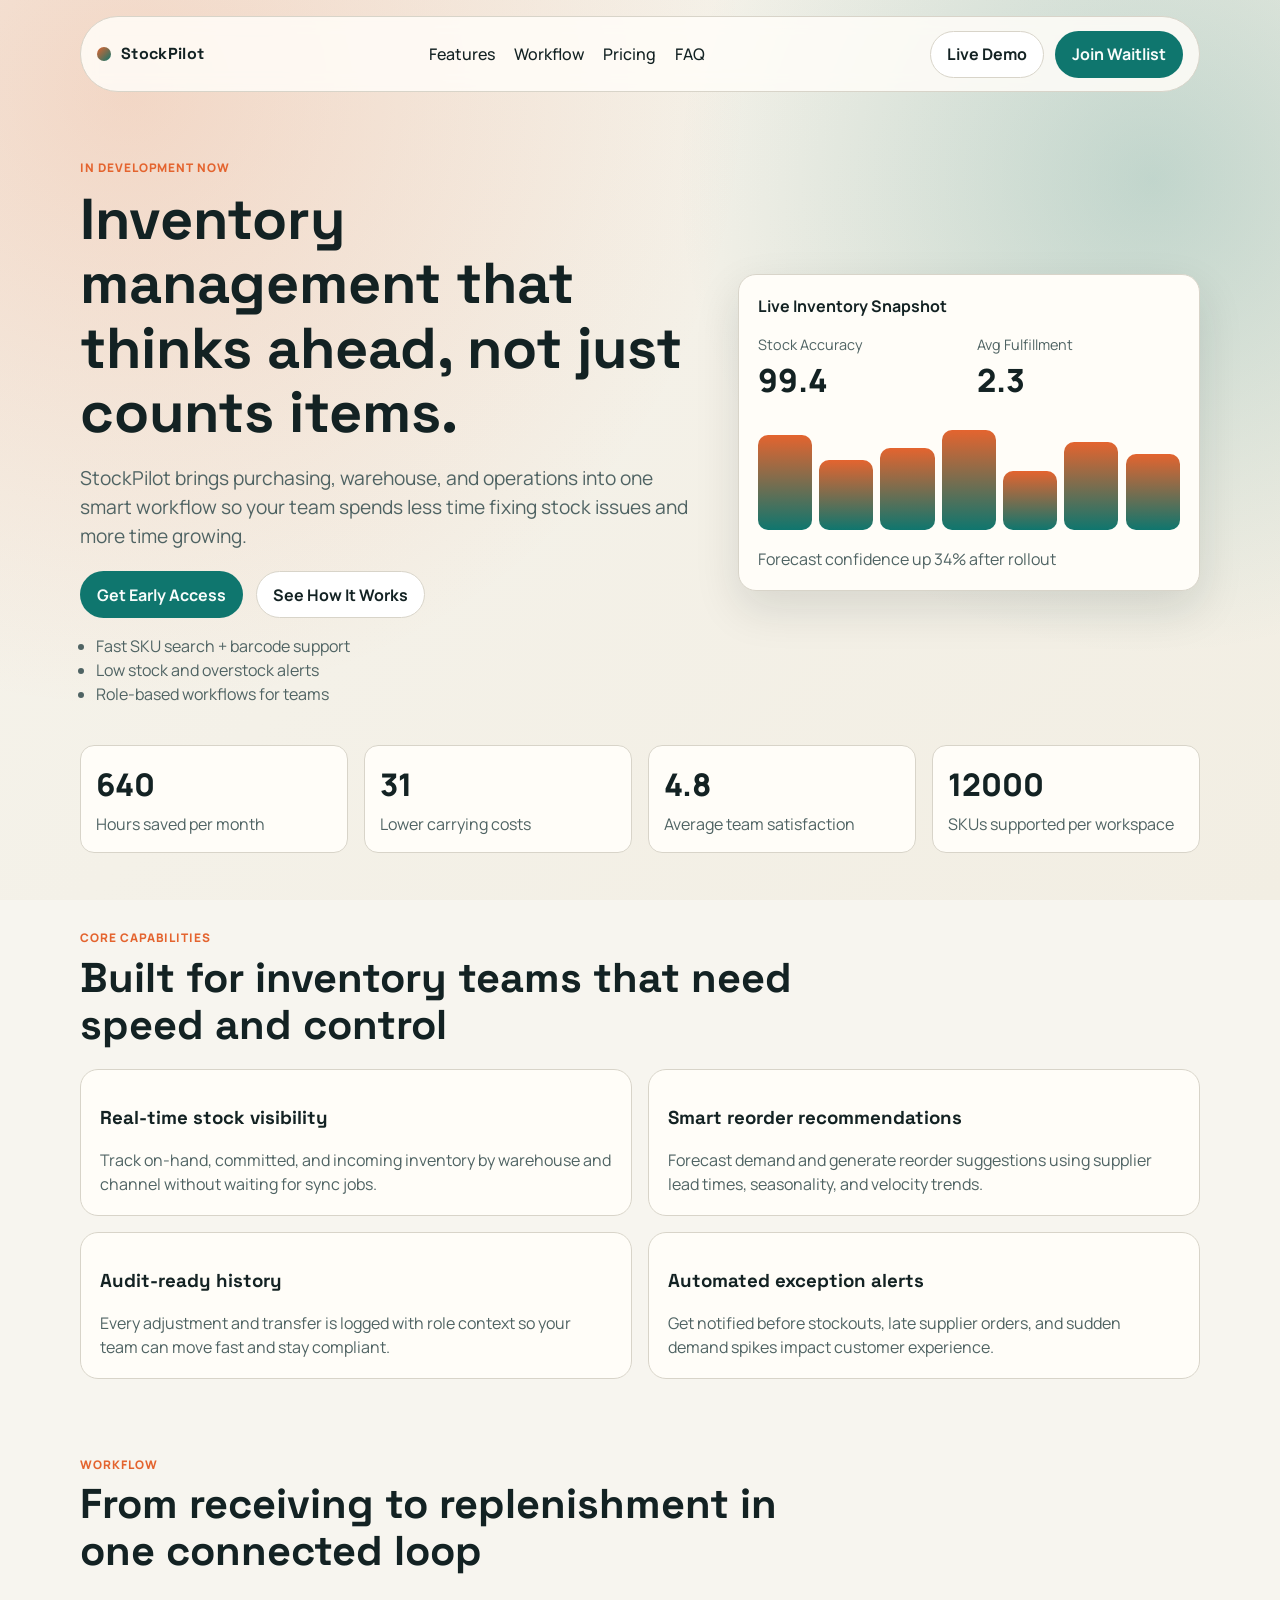
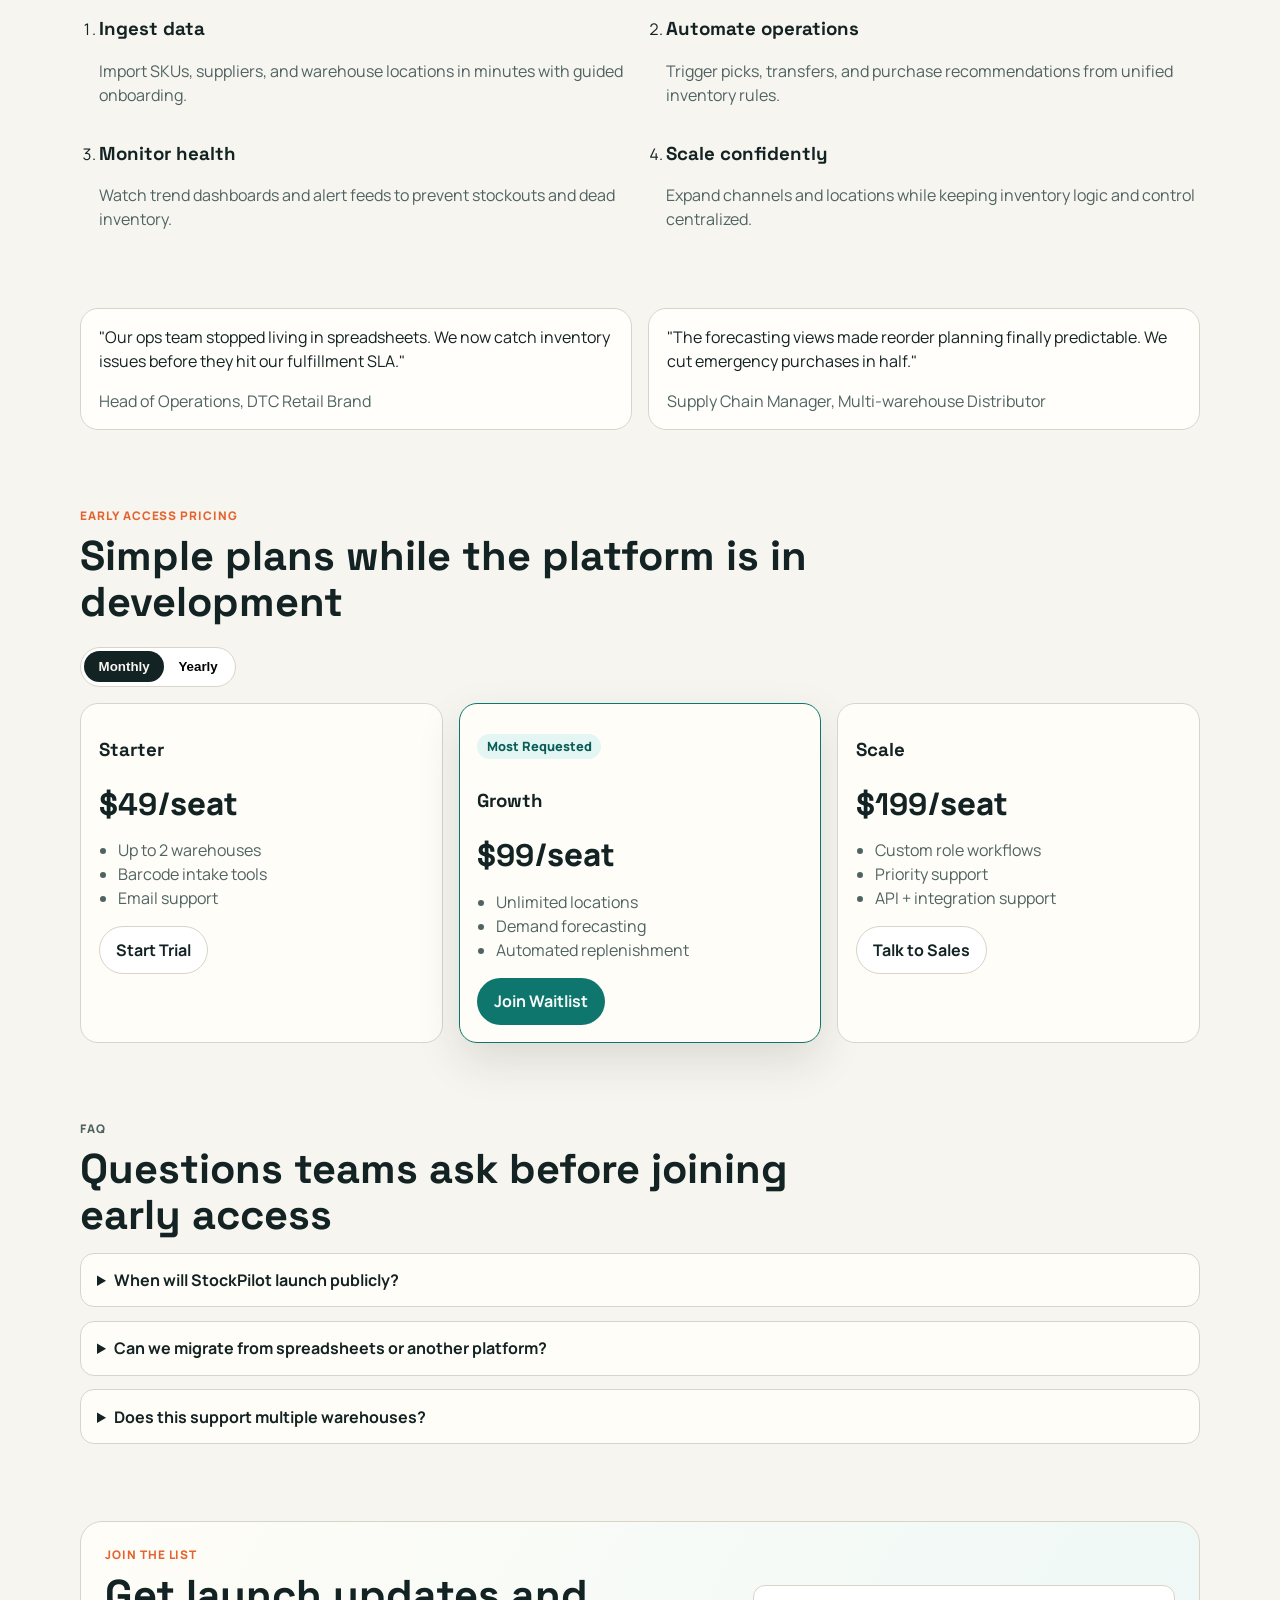
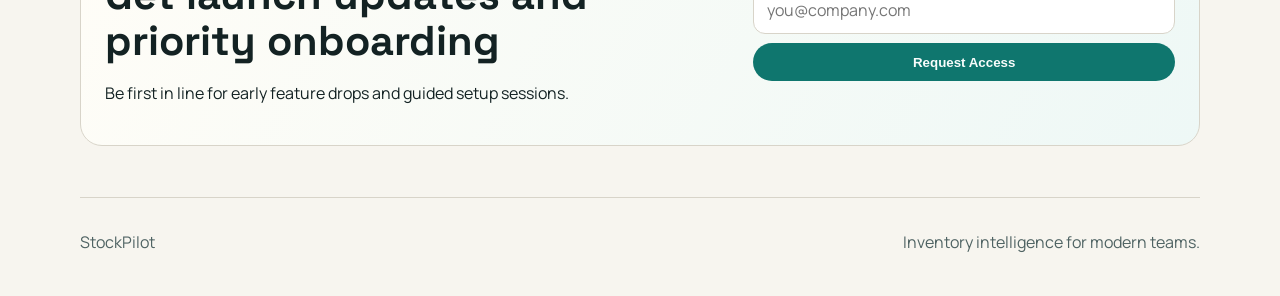
==== index.html @ dad60331 "Add initial HTML, CSS, and JavaScript files for Inventory System" ====
<!doctype html>
<html lang="en">
<head>
  <meta charset="UTF-8" />
  <meta name="viewport" content="width=device-width, initial-scale=1.0" />
  <title>StockPilot | Inventory Intelligence for Growing Teams</title>
  <meta
    name="description"
    content="StockPilot helps teams track stock, automate reorder workflows, and forecast demand with confidence."
  />
  <link rel="preconnect" href="https://fonts.googleapis.com" />
  <link rel="preconnect" href="https://fonts.gstatic.com" crossorigin />
  <link
    href="https://fonts.googleapis.com/css2?family=Manrope:wght@400;500;700;800&family=Space+Grotesk:wght@500;700&display=swap"
    rel="stylesheet"
  />
  <link rel="stylesheet" href="styles.css" />
</head>
<body>
  <div class="site-bg" aria-hidden="true"></div>

  <header class="topbar container">
    <a class="brand" href="#home" aria-label="StockPilot home">
      <span class="brand-dot"></span>
      <span class="brand-name">StockPilot</span>
    </a>
    <nav class="topnav" aria-label="Primary navigation">
      <a href="#features">Features</a>
      <a href="#workflow">Workflow</a>
      <a href="#pricing">Pricing</a>
      <a href="#faq">FAQ</a>
    </nav>
    <div class="top-actions">
      <a class="btn btn-ghost" href="#pricing">Live Demo</a>
      <a class="btn btn-solid" href="#cta">Join Waitlist</a>
    </div>
    <button class="menu-toggle" id="menuToggle" aria-expanded="false" aria-controls="mobileNav">
      Menu
    </button>
  </header>

  <nav class="mobile-nav container" id="mobileNav" aria-label="Mobile navigation">
    <a href="#features">Features</a>
    <a href="#workflow">Workflow</a>
    <a href="#pricing">Pricing</a>
    <a href="#faq">FAQ</a>
    <a href="#cta">Join Waitlist</a>
  </nav>

  <main id="home">
    <section class="hero container reveal">
      <div class="hero-copy">
        <p class="eyebrow">IN DEVELOPMENT NOW</p>
        <h1>Inventory management that thinks ahead, not just counts items.</h1>
        <p class="lead">
          StockPilot brings purchasing, warehouse, and operations into one smart workflow so your team spends less time fixing stock issues and more time growing.
        </p>
        <div class="hero-actions">
          <a class="btn btn-solid" href="#cta">Get Early Access</a>
          <a class="btn btn-ghost" href="#workflow">See How It Works</a>
        </div>
        <ul class="micro-list" aria-label="Highlights">
          <li>Fast SKU search + barcode support</li>
          <li>Low stock and overstock alerts</li>
          <li>Role-based workflows for teams</li>
        </ul>
      </div>

      <aside class="hero-panel" aria-label="Platform summary card">
        <p class="panel-title">Live Inventory Snapshot</p>
        <div class="metric-row">
          <div>
            <p class="metric-label">Stock Accuracy</p>
            <p class="metric-value" data-counter="99.4">0</p>
          </div>
          <div>
            <p class="metric-label">Avg Fulfillment</p>
            <p class="metric-value" data-counter="2.3">0</p>
          </div>
        </div>
        <div class="panel-bars" aria-hidden="true">
          <span style="--fill:88%"></span>
          <span style="--fill:65%"></span>
          <span style="--fill:76%"></span>
          <span style="--fill:92%"></span>
          <span style="--fill:54%"></span>
          <span style="--fill:81%"></span>
          <span style="--fill:70%"></span>
        </div>
        <p class="panel-foot">Forecast confidence up 34% after rollout</p>
      </aside>
    </section>

    <section class="stats container reveal" aria-label="Key metrics">
      <article>
        <p class="stat-value" data-counter="640">0</p>
        <p class="stat-label">Hours saved per month</p>
      </article>
      <article>
        <p class="stat-value" data-counter="31">0</p>
        <p class="stat-label">Lower carrying costs</p>
      </article>
      <article>
        <p class="stat-value" data-counter="4.8">0</p>
        <p class="stat-label">Average team satisfaction</p>
      </article>
      <article>
        <p class="stat-value" data-counter="12000">0</p>
        <p class="stat-label">SKUs supported per workspace</p>
      </article>
    </section>

    <section class="features container reveal" id="features">
      <div class="section-head">
        <p class="eyebrow">CORE CAPABILITIES</p>
        <h2>Built for inventory teams that need speed and control</h2>
      </div>
      <div class="feature-grid">
        <article class="feature-card">
          <h3>Real-time stock visibility</h3>
          <p>
            Track on-hand, committed, and incoming inventory by warehouse and channel without waiting for sync jobs.
          </p>
        </article>
        <article class="feature-card">
          <h3>Smart reorder recommendations</h3>
          <p>
            Forecast demand and generate reorder suggestions using supplier lead times, seasonality, and velocity trends.
          </p>
        </article>
        <article class="feature-card">
          <h3>Audit-ready history</h3>
          <p>
            Every adjustment and transfer is logged with role context so your team can move fast and stay compliant.
          </p>
        </article>
        <article class="feature-card">
          <h3>Automated exception alerts</h3>
          <p>
            Get notified before stockouts, late supplier orders, and sudden demand spikes impact customer experience.
          </p>
        </article>
      </div>
    </section>

    <section class="workflow container reveal" id="workflow">
      <div class="section-head">
        <p class="eyebrow">WORKFLOW</p>
        <h2>From receiving to replenishment in one connected loop</h2>
      </div>
      <ol class="workflow-list">
        <li>
          <h3>Ingest data</h3>
          <p>Import SKUs, suppliers, and warehouse locations in minutes with guided onboarding.</p>
        </li>
        <li>
          <h3>Automate operations</h3>
          <p>Trigger picks, transfers, and purchase recommendations from unified inventory rules.</p>
        </li>
        <li>
          <h3>Monitor health</h3>
          <p>Watch trend dashboards and alert feeds to prevent stockouts and dead inventory.</p>
        </li>
        <li>
          <h3>Scale confidently</h3>
          <p>Expand channels and locations while keeping inventory logic and control centralized.</p>
        </li>
      </ol>
    </section>

    <section class="testimonials container reveal">
      <article>
        <p>
          "Our ops team stopped living in spreadsheets. We now catch inventory issues before they hit our fulfillment SLA."
        </p>
        <span>Head of Operations, DTC Retail Brand</span>
      </article>
      <article>
        <p>
          "The forecasting views made reorder planning finally predictable. We cut emergency purchases in half."
        </p>
        <span>Supply Chain Manager, Multi-warehouse Distributor</span>
      </article>
    </section>

    <section class="pricing container reveal" id="pricing">
      <div class="section-head">
        <p class="eyebrow">EARLY ACCESS PRICING</p>
        <h2>Simple plans while the platform is in development</h2>
      </div>
      <div class="billing-toggle" role="group" aria-label="Billing interval">
        <button class="is-active" data-plan="monthly">Monthly</button>
        <button data-plan="yearly">Yearly</button>
      </div>
      <div class="price-cards">
        <article class="price-card">
          <h3>Starter</h3>
          <p class="price" data-monthly="49" data-yearly="39"><span>$49</span>/seat</p>
          <ul>
            <li>Up to 2 warehouses</li>
            <li>Barcode intake tools</li>
            <li>Email support</li>
          </ul>
          <a class="btn btn-ghost" href="#cta">Start Trial</a>
        </article>
        <article class="price-card featured">
          <p class="badge">Most Requested</p>
          <h3>Growth</h3>
          <p class="price" data-monthly="99" data-yearly="79"><span>$99</span>/seat</p>
          <ul>
            <li>Unlimited locations</li>
            <li>Demand forecasting</li>
            <li>Automated replenishment</li>
          </ul>
          <a class="btn btn-solid" href="#cta">Join Waitlist</a>
        </article>
        <article class="price-card">
          <h3>Scale</h3>
          <p class="price" data-monthly="199" data-yearly="159"><span>$199</span>/seat</p>
          <ul>
            <li>Custom role workflows</li>
            <li>Priority support</li>
            <li>API + integration support</li>
          </ul>
          <a class="btn btn-ghost" href="#cta">Talk to Sales</a>
        </article>
      </div>
    </section>

    <section class="faq container reveal" id="faq">
      <div class="section-head">
        <p class="eyebrow">FAQ</p>
        <h2>Questions teams ask before joining early access</h2>
      </div>
      <details>
        <summary>When will StockPilot launch publicly?</summary>
        <p>We are targeting staged rollouts this year, with early access cohorts joining first.</p>
      </details>
      <details>
        <summary>Can we migrate from spreadsheets or another platform?</summary>
        <p>Yes. We provide CSV import templates and migration support for early access customers.</p>
      </details>
      <details>
        <summary>Does this support multiple warehouses?</summary>
        <p>Yes, location-level stock logic is built in from day one.</p>
      </details>
    </section>

    <section class="cta container reveal" id="cta">
      <div>
        <p class="eyebrow">JOIN THE LIST</p>
        <h2>Get launch updates and priority onboarding</h2>
        <p>Be first in line for early feature drops and guided setup sessions.</p>
      </div>
      <form class="cta-form" aria-label="Early access signup" onsubmit="return false;">
        <label class="sr-only" for="email">Work email</label>
        <input id="email" type="email" placeholder="you@company.com" required />
        <button class="btn btn-solid" type="submit">Request Access</button>
      </form>
    </section>
  </main>

  <footer class="footer container">
    <p>StockPilot</p>
    <p>Inventory intelligence for modern teams.</p>
  </footer>

  <script src="script.js"></script>
</body>
</html>
---- styles.css ----
:root {
  --bg: #f7f5ef;
  --surface: #fffdf8;
  --ink: #132223;
  --muted: #4f6363;
  --brand: #0f766e;
  --brand-strong: #0a5d56;
  --accent: #e4642f;
  --line: #d8d4c9;
  --shadow: 0 18px 45px rgba(19, 34, 35, 0.12);
  --radius: 18px;
  --max: 1120px;
}

* {
  box-sizing: border-box;
}

html,
body {
  margin: 0;
  padding: 0;
}

body {
  font-family: "Manrope", sans-serif;
  color: var(--ink);
  background: var(--bg);
  min-height: 100vh;
  line-height: 1.5;
}

.site-bg {
  position: fixed;
  inset: 0;
  z-index: -1;
  background:
    radial-gradient(circle at 10% 10%, rgba(228, 100, 47, 0.2), transparent 44%),
    radial-gradient(circle at 90% 20%, rgba(15, 118, 110, 0.22), transparent 35%),
    linear-gradient(135deg, #f6f4ec 0%, #f4f1e8 45%, #f2eee3 100%);
}

.container {
  width: min(100% - 2.2rem, var(--max));
  margin-inline: auto;
}

.topbar {
  position: sticky;
  top: 1rem;
  z-index: 9;
  margin-top: 1rem;
  padding: 0.85rem 1rem;
  border: 1px solid var(--line);
  border-radius: 999px;
  background: rgba(255, 253, 248, 0.85);
  backdrop-filter: blur(8px);
  display: grid;
  grid-template-columns: auto 1fr auto;
  align-items: center;
  gap: 1rem;
}

.brand {
  text-decoration: none;
  color: var(--ink);
  display: inline-flex;
  align-items: center;
  gap: 0.6rem;
}

.brand-dot {
  width: 0.9rem;
  height: 0.9rem;
  border-radius: 50%;
  background: linear-gradient(135deg, var(--accent), var(--brand));
}

.brand-name {
  font-family: "Space Grotesk", sans-serif;
  font-weight: 700;
  letter-spacing: 0.02em;
}

.topnav {
  justify-self: center;
  display: flex;
  gap: 1.2rem;
}

.topnav a,
.mobile-nav a {
  text-decoration: none;
  color: var(--ink);
  font-weight: 500;
}

.top-actions {
  display: flex;
  gap: 0.7rem;
}

.menu-toggle {
  display: none;
  border: 1px solid var(--line);
  background: #ffffff;
  border-radius: 999px;
  padding: 0.5rem 0.9rem;
  font-weight: 700;
}

.mobile-nav {
  display: none;
  border: 1px solid var(--line);
  border-radius: 16px;
  background: var(--surface);
  padding: 1rem;
  margin-top: 0.8rem;
  box-shadow: var(--shadow);
  gap: 0.75rem;
}

.btn {
  border-radius: 999px;
  padding: 0.66rem 1rem;
  border: 1px solid transparent;
  text-decoration: none;
  display: inline-flex;
  justify-content: center;
  align-items: center;
  font-weight: 700;
  transition: transform 0.2s ease, background-color 0.2s ease, color 0.2s ease;
}

.btn:hover {
  transform: translateY(-1px);
}

.btn-solid {
  background: var(--brand);
  color: #f8fcfb;
}

.btn-solid:hover {
  background: var(--brand-strong);
}

.btn-ghost {
  border-color: var(--line);
  color: var(--ink);
  background: #ffffff;
}

.hero {
  margin-top: 4.2rem;
  display: grid;
  gap: 2rem;
  grid-template-columns: 1.15fr 0.85fr;
  align-items: center;
}

.eyebrow {
  margin: 0;
  color: var(--accent);
  letter-spacing: 0.08em;
  font-size: 0.74rem;
  font-weight: 800;
}

h1,
h2,
h3 {
  font-family: "Space Grotesk", sans-serif;
  line-height: 1.12;
}

h1 {
  margin: 0.6rem 0 1rem;
  font-size: clamp(2rem, 5vw, 3.6rem);
}

h2 {
  margin: 0.5rem 0 0;
  font-size: clamp(1.6rem, 4vw, 2.6rem);
}

.lead {
  font-size: clamp(1rem, 1.9vw, 1.2rem);
  max-width: 62ch;
  color: var(--muted);
}

.hero-actions {
  display: flex;
  flex-wrap: wrap;
  gap: 0.8rem;
  margin: 1.3rem 0 1rem;
}

.micro-list {
  padding-left: 1rem;
  margin: 0;
  color: var(--muted);
}

.hero-panel {
  background: var(--surface);
  border: 1px solid var(--line);
  border-radius: var(--radius);
  padding: 1.2rem;
  box-shadow: var(--shadow);
}

.panel-title {
  margin-top: 0;
  font-weight: 700;
}

.metric-row {
  display: grid;
  grid-template-columns: 1fr 1fr;
  gap: 1rem;
}

.metric-label {
  margin: 0;
  color: var(--muted);
  font-size: 0.9rem;
}

.metric-value {
  margin: 0;
  font-size: 2rem;
  font-weight: 800;
}

.panel-bars {
  margin: 1.1rem 0;
  display: grid;
  grid-template-columns: repeat(7, 1fr);
  gap: 0.45rem;
  align-items: end;
  min-height: 108px;
}

.panel-bars span {
  display: block;
  width: 100%;
  height: var(--fill);
  border-radius: 10px;
  background: linear-gradient(180deg, var(--accent), var(--brand));
  animation: rise 1.1s ease both;
}

.panel-foot {
  margin: 0;
  color: var(--muted);
}

.stats {
  margin-top: 2.4rem;
  display: grid;
  grid-template-columns: repeat(4, 1fr);
  gap: 1rem;
}

.stats article {
  background: var(--surface);
  border: 1px solid var(--line);
  border-radius: 14px;
  padding: 0.95rem;
}

.stat-value {
  margin: 0;
  font-size: 1.95rem;
  font-weight: 800;
}

.stat-label {
  margin: 0.3rem 0 0;
  color: var(--muted);
}

.features,
.workflow,
.pricing,
.faq,
.cta {
  margin-top: 4.8rem;
}

.section-head {
  max-width: 760px;
}

.feature-grid {
  margin-top: 1.3rem;
  display: grid;
  grid-template-columns: repeat(2, 1fr);
  gap: 1rem;
}

.feature-card {
  background: var(--surface);
  border: 1px solid var(--line);
  border-radius: var(--radius);
  padding: 1.2rem;
}

.feature-card p {
  color: var(--muted);
  margin-bottom: 0;
}

.workflow-list {
  margin: 1.5rem 0 0;
  padding-left: 1.2rem;
  display: grid;
  grid-template-columns: repeat(2, 1fr);
  gap: 1rem 2rem;
}

.workflow-list p {
  margin: 0.4rem 0 0;
  color: var(--muted);
}

.testimonials {
  margin-top: 4.8rem;
  display: grid;
  grid-template-columns: repeat(2, 1fr);
  gap: 1rem;
}

.testimonials article {
  border: 1px solid var(--line);
  border-radius: var(--radius);
  padding: 1rem 1.1rem;
  background: #fffefb;
}

.testimonials p {
  margin-top: 0;
}

.testimonials span {
  color: var(--muted);
}

.billing-toggle {
  margin-top: 1.3rem;
  display: inline-flex;
  border: 1px solid var(--line);
  border-radius: 999px;
  padding: 0.2rem;
  background: #ffffff;
}

.billing-toggle button {
  border: 0;
  border-radius: 999px;
  padding: 0.52rem 0.9rem;
  background: transparent;
  font-weight: 700;
  cursor: pointer;
}

.billing-toggle button.is-active {
  background: var(--ink);
  color: #f7f5ef;
}

.price-cards {
  margin-top: 1rem;
  display: grid;
  grid-template-columns: repeat(3, 1fr);
  gap: 1rem;
}

.price-card {
  position: relative;
  border: 1px solid var(--line);
  border-radius: var(--radius);
  background: var(--surface);
  padding: 1.1rem;
}

.price-card.featured {
  border-color: var(--brand);
  box-shadow: var(--shadow);
}

.badge {
  display: inline-block;
  border-radius: 999px;
  background: #e4f6f4;
  color: var(--brand-strong);
  font-size: 0.8rem;
  font-weight: 800;
  padding: 0.2rem 0.6rem;
}

.price {
  font-size: 1.95rem;
  margin: 0.3rem 0 0.7rem;
  font-weight: 800;
}

.price span {
  font-family: "Space Grotesk", sans-serif;
}

.price-card ul {
  margin: 0 0 1rem;
  color: var(--muted);
  padding-left: 1.2rem;
}

.faq details {
  border: 1px solid var(--line);
  border-radius: 14px;
  background: var(--surface);
  padding: 0.9rem 1rem;
  margin-top: 0.85rem;
}

.faq summary {
  cursor: pointer;
  font-weight: 700;
}

.faq p {
  color: var(--muted);
  margin-bottom: 0;
}

.cta {
  border: 1px solid var(--line);
  border-radius: calc(var(--radius) + 4px);
  background: linear-gradient(120deg, #fffdf7 0%, #eef8f6 100%);
  padding: 1.5rem;
  display: grid;
  grid-template-columns: 1.2fr 0.8fr;
  gap: 1rem;
  align-items: center;
}

.cta-form {
  display: grid;
  gap: 0.6rem;
}

.cta-form input {
  border: 1px solid var(--line);
  border-radius: 12px;
  padding: 0.7rem 0.8rem;
  font: inherit;
}

.sr-only {
  position: absolute;
  width: 1px;
  height: 1px;
  padding: 0;
  margin: -1px;
  overflow: hidden;
  clip: rect(0, 0, 0, 0);
  border: 0;
}

.footer {
  margin: 3.2rem auto 1.6rem;
  display: flex;
  justify-content: space-between;
  color: var(--muted);
  border-top: 1px solid var(--line);
  padding-top: 1rem;
}

.reveal {
  opacity: 0;
  transform: translateY(20px);
  animation: fade-up 0.65s ease forwards;
}

.reveal:nth-of-type(2) {
  animation-delay: 0.12s;
}

.reveal:nth-of-type(3) {
  animation-delay: 0.2s;
}

@keyframes fade-up {
  from {
    opacity: 0;
    transform: translateY(20px);
  }

  to {
    opacity: 1;
    transform: translateY(0);
  }
}

@keyframes rise {
  from {
    height: 8%;
    opacity: 0.3;
  }

  to {
    height: var(--fill);
    opacity: 1;
  }
}

@media (max-width: 980px) {
  .topnav,
  .top-actions {
    display: none;
  }

  .menu-toggle {
    display: inline-flex;
    justify-self: end;
  }

  .topbar {
    grid-template-columns: auto auto;
  }

  .hero,
  .cta {
    grid-template-columns: 1fr;
  }

  .stats,
  .feature-grid,
  .workflow-list,
  .testimonials,
  .price-cards {
    grid-template-columns: 1fr 1fr;
  }
}

@media (max-width: 720px) {
  .stats,
  .feature-grid,
  .workflow-list,
  .testimonials,
  .price-cards {
    grid-template-columns: 1fr;
  }

  .topbar {
    border-radius: 14px;
  }

  .footer {
    flex-direction: column;
    gap: 0.4rem;
  }
}

.mobile-nav.is-open {
  display: grid;
}
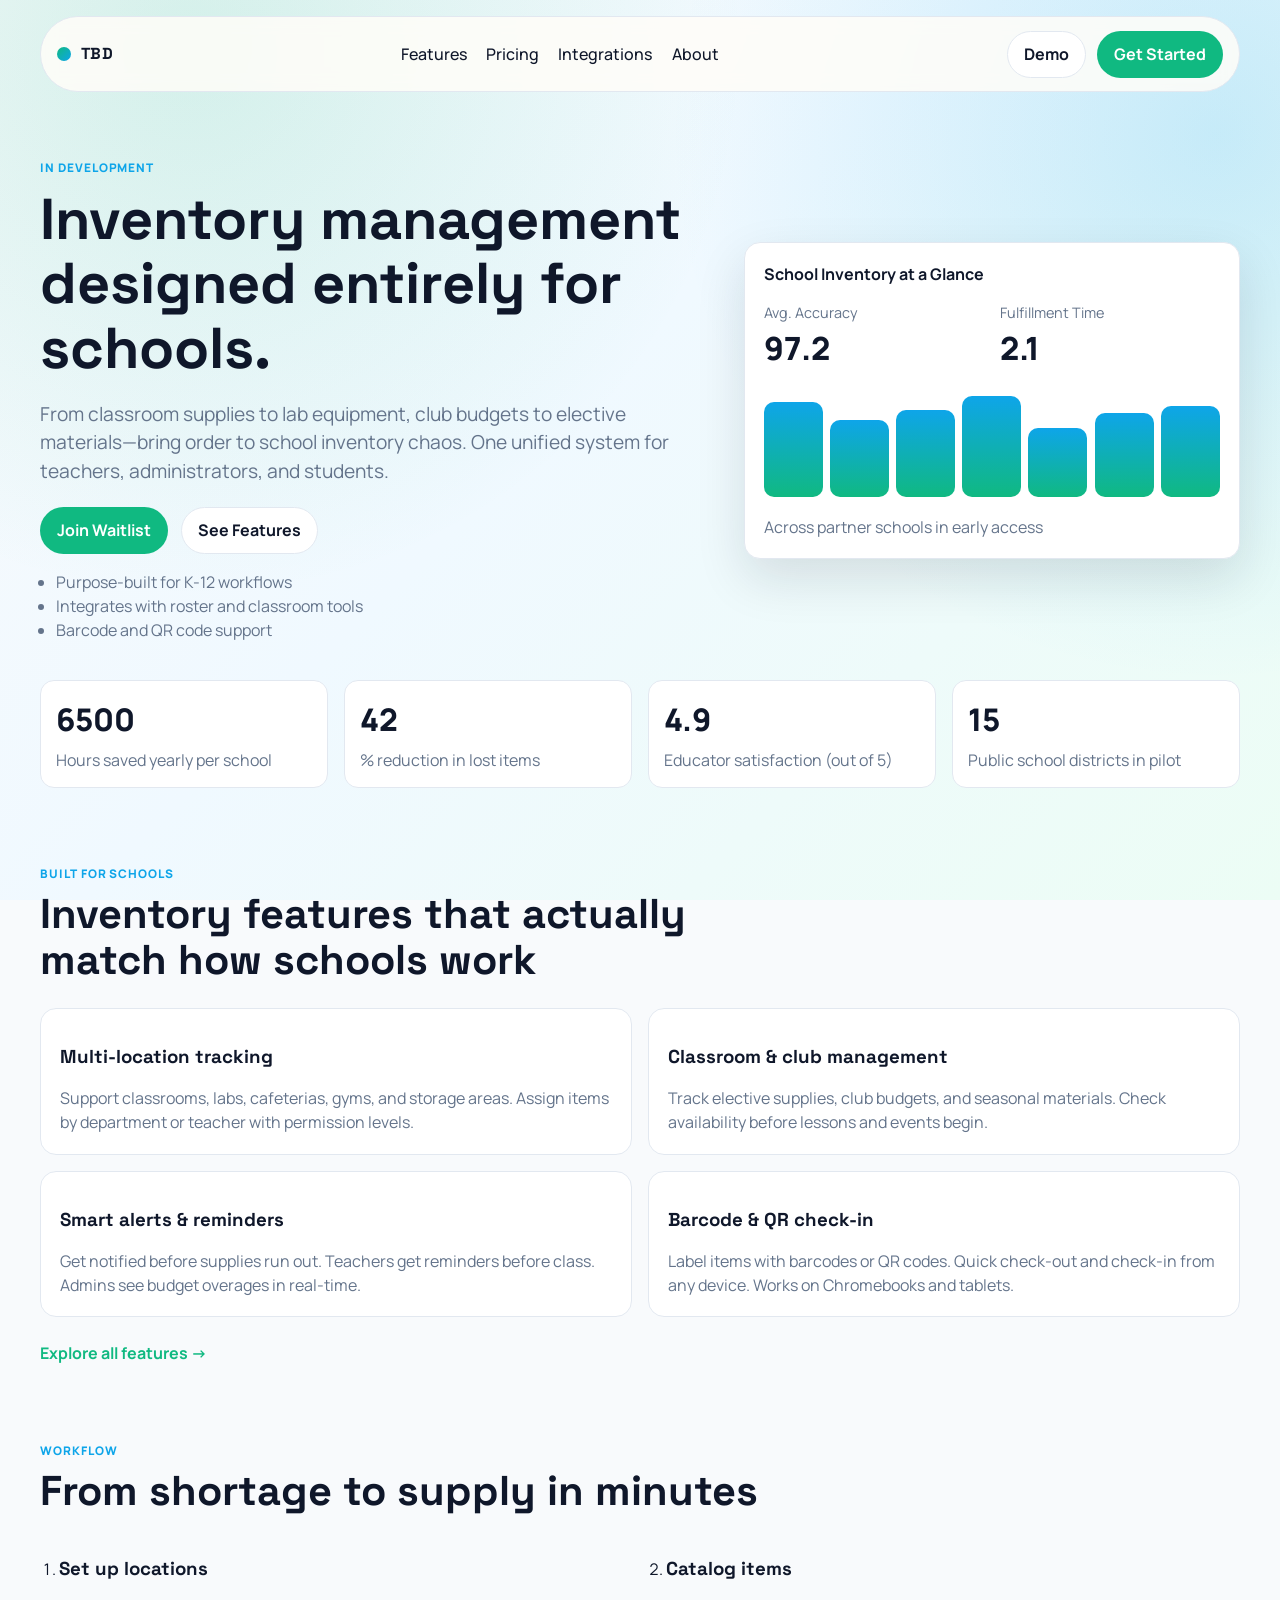
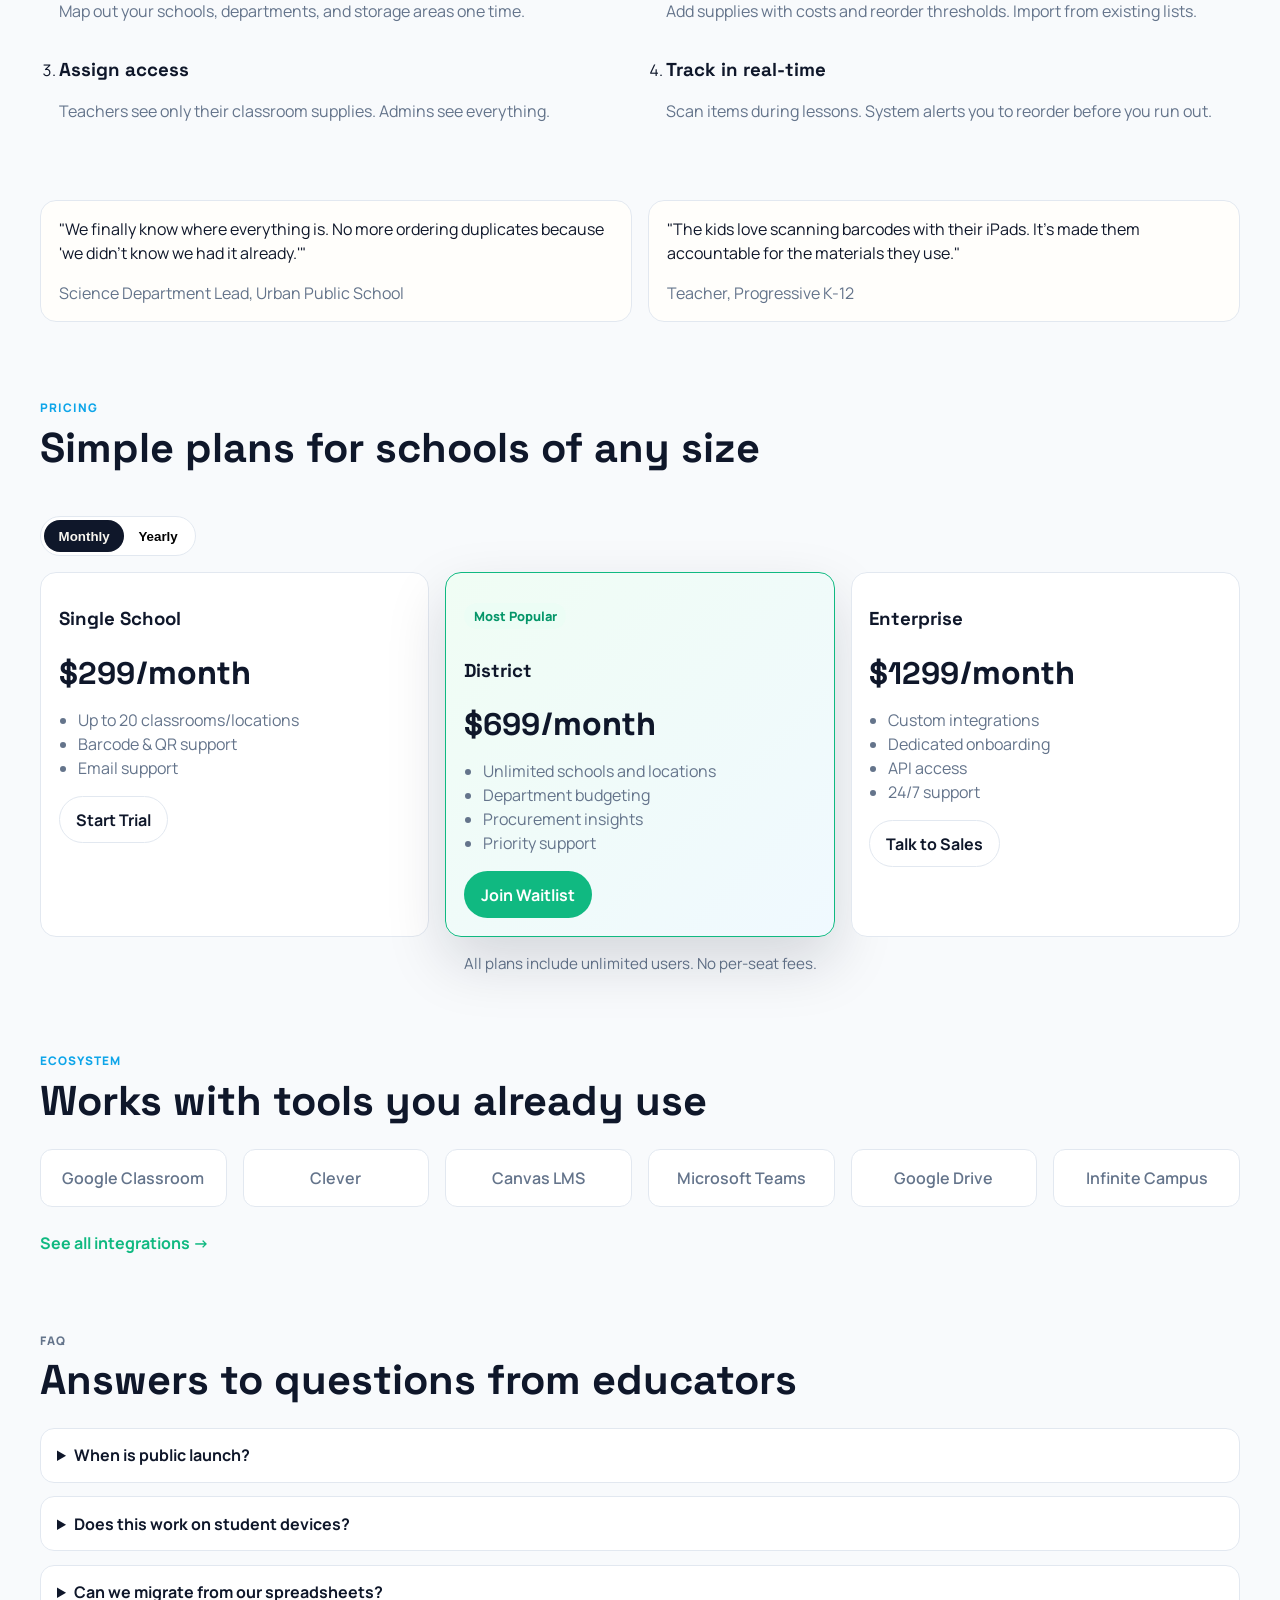
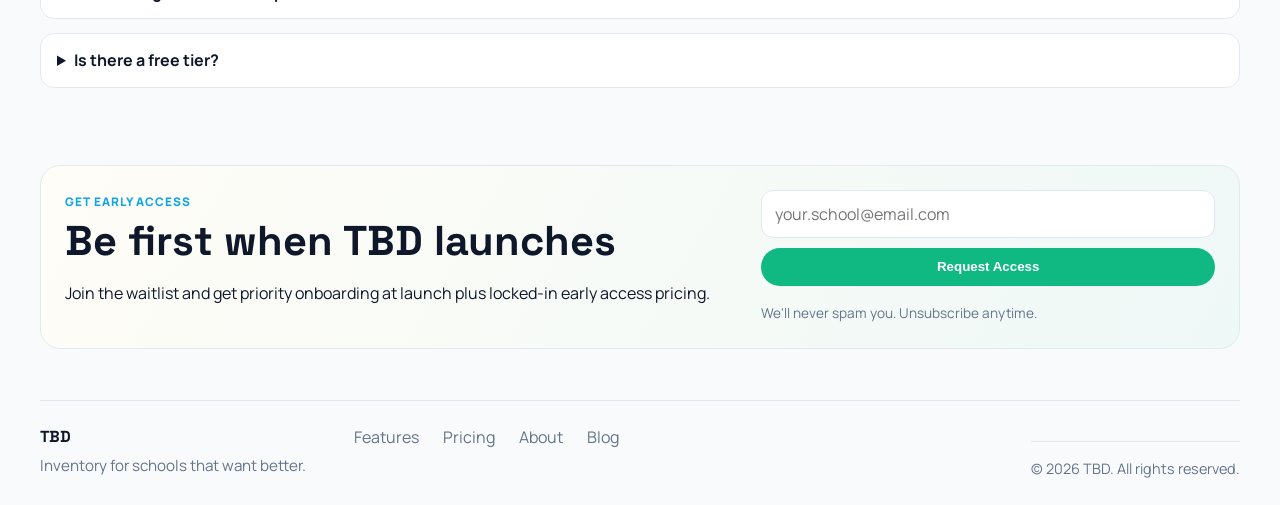
==== commit d537d1a2: "Add new HTML pages for blog, demo, features, integrations, and pricing - Created `spreadsheet-to-sys" ====
--- a/index.html
+++ b/index.html
@@ -3,10 +3,10 @@
 <head>
   <meta charset="UTF-8" />
   <meta name="viewport" content="width=device-width, initial-scale=1.0" />
-  <title>StockPilot | Inventory Intelligence for Growing Teams</title>
+  <title>TBD | Inventory Intelligence for Schools</title>
   <meta
     name="description"
-    content="StockPilot helps teams track stock, automate reorder workflows, and forecast demand with confidence."
+    content="Smart inventory management purpose-built for schools. Track classroom supplies, lab equipment, club resources, and elective materials in one unified system."
   />
   <link rel="preconnect" href="https://fonts.googleapis.com" />
   <link rel="preconnect" href="https://fonts.gstatic.com" crossorigin />
@@ -20,19 +20,19 @@
   <div class="site-bg" aria-hidden="true"></div>
 
   <header class="topbar container">
-    <a class="brand" href="#home" aria-label="StockPilot home">
+    <a class="brand" href="/" aria-label="TBD home">
       <span class="brand-dot"></span>
-      <span class="brand-name">StockPilot</span>
+      <span class="brand-name">TBD</span>
     </a>
     <nav class="topnav" aria-label="Primary navigation">
-      <a href="#features">Features</a>
-      <a href="#workflow">Workflow</a>
-      <a href="#pricing">Pricing</a>
-      <a href="#faq">FAQ</a>
+      <a href="/features.html">Features</a>
+      <a href="/pricing.html">Pricing</a>
+      <a href="/integrations.html">Integrations</a>
+      <a href="/about.html">About</a>
     </nav>
     <div class="top-actions">
-      <a class="btn btn-ghost" href="#pricing">Live Demo</a>
-      <a class="btn btn-solid" href="#cta">Join Waitlist</a>
+      <a class="btn btn-ghost" href="/demo.html">Demo</a>
+      <a class="btn btn-solid" href="#cta">Get Started</a>
     </div>
     <button class="menu-toggle" id="menuToggle" aria-expanded="false" aria-controls="mobileNav">
       Menu
@@ -40,130 +40,134 @@
   </header>
 
   <nav class="mobile-nav container" id="mobileNav" aria-label="Mobile navigation">
-    <a href="#features">Features</a>
-    <a href="#workflow">Workflow</a>
-    <a href="#pricing">Pricing</a>
-    <a href="#faq">FAQ</a>
-    <a href="#cta">Join Waitlist</a>
+    <a href="/features.html">Features</a>
+    <a href="/pricing.html">Pricing</a>
+    <a href="/integrations.html">Integrations</a>
+    <a href="/about.html">About</a>
+    <a href="/demo.html">Demo</a>
+    <a href="#cta">Get Started</a>
   </nav>
 
   <main id="home">
     <section class="hero container reveal">
       <div class="hero-copy">
-        <p class="eyebrow">IN DEVELOPMENT NOW</p>
-        <h1>Inventory management that thinks ahead, not just counts items.</h1>
+        <p class="eyebrow">IN DEVELOPMENT</p>
+        <h1>Inventory management designed entirely for schools.</h1>
         <p class="lead">
-          StockPilot brings purchasing, warehouse, and operations into one smart workflow so your team spends less time fixing stock issues and more time growing.
+          From classroom supplies to lab equipment, club budgets to elective materials—bring order to school inventory chaos. One unified system for teachers, administrators, and students.
         </p>
         <div class="hero-actions">
-          <a class="btn btn-solid" href="#cta">Get Early Access</a>
-          <a class="btn btn-ghost" href="#workflow">See How It Works</a>
+          <a class="btn btn-solid" href="#cta">Join Waitlist</a>
+          <a class="btn btn-ghost" href="/features.html">See Features</a>
         </div>
         <ul class="micro-list" aria-label="Highlights">
-          <li>Fast SKU search + barcode support</li>
-          <li>Low stock and overstock alerts</li>
-          <li>Role-based workflows for teams</li>
+          <li>Purpose-built for K-12 workflows</li>
+          <li>Integrates with roster and classroom tools</li>
+          <li>Barcode and QR code support</li>
         </ul>
       </div>
 
-      <aside class="hero-panel" aria-label="Platform summary card">
-        <p class="panel-title">Live Inventory Snapshot</p>
+      <aside class="hero-panel" aria-label="Platform snapshot">
+        <p class="panel-title">School Inventory at a Glance</p>
         <div class="metric-row">
           <div>
-            <p class="metric-label">Stock Accuracy</p>
-            <p class="metric-value" data-counter="99.4">0</p>
+            <p class="metric-label">Avg. Accuracy</p>
+            <p class="metric-value" data-counter="97.2">0</p>
           </div>
           <div>
-            <p class="metric-label">Avg Fulfillment</p>
-            <p class="metric-value" data-counter="2.3">0</p>
+            <p class="metric-label">Fulfillment Time</p>
+            <p class="metric-value" data-counter="2.1">0</p>
           </div>
         </div>
         <div class="panel-bars" aria-hidden="true">
           <span style="--fill:88%"></span>
-          <span style="--fill:65%"></span>
-          <span style="--fill:76%"></span>
-          <span style="--fill:92%"></span>
-          <span style="--fill:54%"></span>
+          <span style="--fill:72%"></span>
           <span style="--fill:81%"></span>
-          <span style="--fill:70%"></span>
+          <span style="--fill:94%"></span>
+          <span style="--fill:64%"></span>
+          <span style="--fill:78%"></span>
+          <span style="--fill:85%"></span>
         </div>
-        <p class="panel-foot">Forecast confidence up 34% after rollout</p>
+        <p class="panel-foot">Across partner schools in early access</p>
       </aside>
     </section>
 
     <section class="stats container reveal" aria-label="Key metrics">
       <article>
-        <p class="stat-value" data-counter="640">0</p>
-        <p class="stat-label">Hours saved per month</p>
-      </article>
-      <article>
-        <p class="stat-value" data-counter="31">0</p>
-        <p class="stat-label">Lower carrying costs</p>
-      </article>
-      <article>
-        <p class="stat-value" data-counter="4.8">0</p>
-        <p class="stat-label">Average team satisfaction</p>
-      </article>
-      <article>
-        <p class="stat-value" data-counter="12000">0</p>
-        <p class="stat-label">SKUs supported per workspace</p>
+        <p class="stat-value" data-counter="6500">0</p>
+        <p class="stat-label">Hours saved yearly per school</p>
+      </article>
+      <article>
+        <p class="stat-value" data-counter="42">0</p>
+        <p class="stat-label">% reduction in lost items</p>
+      </article>
+      <article>
+        <p class="stat-value" data-counter="4.9">0</p>
+        <p class="stat-label">Educator satisfaction (out of 5)</p>
+      </article>
+      <article>
+        <p class="stat-value" data-counter="15">0</p>
+        <p class="stat-label">Public school districts in pilot</p>
       </article>
     </section>
 
     <section class="features container reveal" id="features">
       <div class="section-head">
-        <p class="eyebrow">CORE CAPABILITIES</p>
-        <h2>Built for inventory teams that need speed and control</h2>
+        <p class="eyebrow">BUILT FOR SCHOOLS</p>
+        <h2>Inventory features that actually match how schools work</h2>
       </div>
       <div class="feature-grid">
         <article class="feature-card">
-          <h3>Real-time stock visibility</h3>
+          <h3>Multi-location tracking</h3>
           <p>
-            Track on-hand, committed, and incoming inventory by warehouse and channel without waiting for sync jobs.
+            Support classrooms, labs, cafeterias, gyms, and storage areas. Assign items by department or teacher with permission levels.
           </p>
         </article>
         <article class="feature-card">
-          <h3>Smart reorder recommendations</h3>
+          <h3>Classroom & club management</h3>
           <p>
-            Forecast demand and generate reorder suggestions using supplier lead times, seasonality, and velocity trends.
+            Track elective supplies, club budgets, and seasonal materials. Check availability before lessons and events begin.
           </p>
         </article>
         <article class="feature-card">
-          <h3>Audit-ready history</h3>
+          <h3>Smart alerts & reminders</h3>
           <p>
-            Every adjustment and transfer is logged with role context so your team can move fast and stay compliant.
+            Get notified before supplies run out. Teachers get reminders before class. Admins see budget overages in real-time.
           </p>
         </article>
         <article class="feature-card">
-          <h3>Automated exception alerts</h3>
+          <h3>Barcode & QR check-in</h3>
           <p>
-            Get notified before stockouts, late supplier orders, and sudden demand spikes impact customer experience.
+            Label items with barcodes or QR codes. Quick check-out and check-in from any device. Works on Chromebooks and tablets.
           </p>
         </article>
       </div>
+      <div class="cta-link-group">
+        <a href="/features.html" class="link-arrow">Explore all features →</a>
+      </div>
     </section>
 
     <section class="workflow container reveal" id="workflow">
       <div class="section-head">
         <p class="eyebrow">WORKFLOW</p>
-        <h2>From receiving to replenishment in one connected loop</h2>
+        <h2>From shortage to supply in minutes</h2>
       </div>
       <ol class="workflow-list">
         <li>
-          <h3>Ingest data</h3>
-          <p>Import SKUs, suppliers, and warehouse locations in minutes with guided onboarding.</p>
+          <h3>Set up locations</h3>
+          <p>Map out your schools, departments, and storage areas one time.</p>
         </li>
         <li>
-          <h3>Automate operations</h3>
-          <p>Trigger picks, transfers, and purchase recommendations from unified inventory rules.</p>
+          <h3>Catalog items</h3>
+          <p>Add supplies with costs and reorder thresholds. Import from existing lists.</p>
         </li>
         <li>
-          <h3>Monitor health</h3>
-          <p>Watch trend dashboards and alert feeds to prevent stockouts and dead inventory.</p>
+          <h3>Assign access</h3>
+          <p>Teachers see only their classroom supplies. Admins see everything.</p>
         </li>
         <li>
-          <h3>Scale confidently</h3>
-          <p>Expand channels and locations while keeping inventory logic and control centralized.</p>
+          <h3>Track in real-time</h3>
+          <p>Scan items during lessons. System alerts you to reorder before you run out.</p>
         </li>
       </ol>
     </section>
@@ -171,22 +175,22 @@
     <section class="testimonials container reveal">
       <article>
         <p>
-          "Our ops team stopped living in spreadsheets. We now catch inventory issues before they hit our fulfillment SLA."
+          "We finally know where everything is. No more ordering duplicates because 'we didn't know we had it already.'"
         </p>
-        <span>Head of Operations, DTC Retail Brand</span>
+        <span>Science Department Lead, Urban Public School</span>
       </article>
       <article>
         <p>
-          "The forecasting views made reorder planning finally predictable. We cut emergency purchases in half."
+          "The kids love scanning barcodes with their iPads. It's made them accountable for the materials they use."
         </p>
-        <span>Supply Chain Manager, Multi-warehouse Distributor</span>
+        <span>Teacher, Progressive K-12</span>
       </article>
     </section>
 
     <section class="pricing container reveal" id="pricing">
       <div class="section-head">
-        <p class="eyebrow">EARLY ACCESS PRICING</p>
-        <h2>Simple plans while the platform is in development</h2>
+        <p class="eyebrow">PRICING</p>
+        <h2>Simple plans for schools of any size</h2>
       </div>
       <div class="billing-toggle" role="group" aria-label="Billing interval">
         <button class="is-active" data-plan="monthly">Monthly</button>
@@ -194,75 +198,112 @@
       </div>
       <div class="price-cards">
         <article class="price-card">
-          <h3>Starter</h3>
-          <p class="price" data-monthly="49" data-yearly="39"><span>$49</span>/seat</p>
+          <h3>Single School</h3>
+          <p class="price" data-monthly="299" data-yearly="2990"><span>$299</span>/month</p>
           <ul>
-            <li>Up to 2 warehouses</li>
-            <li>Barcode intake tools</li>
+            <li>Up to 20 classrooms/locations</li>
+            <li>Barcode & QR support</li>
             <li>Email support</li>
           </ul>
           <a class="btn btn-ghost" href="#cta">Start Trial</a>
         </article>
         <article class="price-card featured">
-          <p class="badge">Most Requested</p>
-          <h3>Growth</h3>
-          <p class="price" data-monthly="99" data-yearly="79"><span>$99</span>/seat</p>
+          <p class="badge">Most Popular</p>
+          <h3>District</h3>
+          <p class="price" data-monthly="699" data-yearly="6990"><span>$699</span>/month</p>
           <ul>
-            <li>Unlimited locations</li>
-            <li>Demand forecasting</li>
-            <li>Automated replenishment</li>
+            <li>Unlimited schools and locations</li>
+            <li>Department budgeting</li>
+            <li>Procurement insights</li>
+            <li>Priority support</li>
           </ul>
           <a class="btn btn-solid" href="#cta">Join Waitlist</a>
         </article>
         <article class="price-card">
-          <h3>Scale</h3>
-          <p class="price" data-monthly="199" data-yearly="159"><span>$199</span>/seat</p>
+          <h3>Enterprise</h3>
+          <p class="price" data-monthly="1299" data-yearly="12990"><span>$1299</span>/month</p>
           <ul>
-            <li>Custom role workflows</li>
-            <li>Priority support</li>
-            <li>API + integration support</li>
+            <li>Custom integrations</li>
+            <li>Dedicated onboarding</li>
+            <li>API access</li>
+            <li>24/7 support</li>
           </ul>
-          <a class="btn btn-ghost" href="#cta">Talk to Sales</a>
-        </article>
+          <a class="btn btn-ghost" href="/demo.html">Talk to Sales</a>
+        </article>
+      </div>
+      <p class="pricing-note">All plans include unlimited users. No per-seat fees.</p>
+    </section>
+
+    <section class="integrations-preview container reveal">
+      <div class="section-head">
+        <p class="eyebrow">ECOSYSTEM</p>
+        <h2>Works with tools you already use</h2>
+      </div>
+      <div class="logo-grid">
+        <div class="logo-item">Google Classroom</div>
+        <div class="logo-item">Clever</div>
+        <div class="logo-item">Canvas LMS</div>
+        <div class="logo-item">Microsoft Teams</div>
+        <div class="logo-item">Google Drive</div>
+        <div class="logo-item">Infinite Campus</div>
+      </div>
+      <div class="cta-link-group">
+        <a href="/integrations.html" class="link-arrow">See all integrations →</a>
       </div>
     </section>
 
     <section class="faq container reveal" id="faq">
       <div class="section-head">
         <p class="eyebrow">FAQ</p>
-        <h2>Questions teams ask before joining early access</h2>
+        <h2>Answers to questions from educators</h2>
       </div>
       <details>
-        <summary>When will StockPilot launch publicly?</summary>
-        <p>We are targeting staged rollouts this year, with early access cohorts joining first.</p>
+        <summary>When is public launch?</summary>
+        <p>We're in closed beta with partner schools now, targeting public launch mid-2026 with early access pricing locked in for launch supporters.</p>
       </details>
       <details>
-        <summary>Can we migrate from spreadsheets or another platform?</summary>
-        <p>Yes. We provide CSV import templates and migration support for early access customers.</p>
+        <summary>Does this work on student devices?</summary>
+        <p>Yes. Built for Chromebooks, iPads, and phones. No special software needed—works in any web browser.</p>
       </details>
       <details>
-        <summary>Does this support multiple warehouses?</summary>
-        <p>Yes, location-level stock logic is built in from day one.</p>
+        <summary>Can we migrate from our spreadsheets?</summary>
+        <p>Absolutely. We handle CSV imports and work with your IT team to migrate existing data painlessly.</p>
+      </details>
+      <details>
+        <summary>Is there a free tier?</summary>
+        <p>For early access, we offer a free pilot program for pilot schools. Full pricing applies at public launch.</p>
       </details>
     </section>
 
     <section class="cta container reveal" id="cta">
       <div>
-        <p class="eyebrow">JOIN THE LIST</p>
-        <h2>Get launch updates and priority onboarding</h2>
-        <p>Be first in line for early feature drops and guided setup sessions.</p>
-      </div>
-      <form class="cta-form" aria-label="Early access signup" onsubmit="return false;">
-        <label class="sr-only" for="email">Work email</label>
-        <input id="email" type="email" placeholder="you@company.com" required />
+        <p class="eyebrow">GET EARLY ACCESS</p>
+        <h2>Be first when TBD launches</h2>
+        <p>Join the waitlist and get priority onboarding at launch plus locked-in early access pricing.</p>
+      </div>
+      <form class="cta-form" aria-label="Waitlist signup" id="waitlistForm" onsubmit="return false;">
+        <label class="sr-only" for="email">School email</label>
+        <input id="email" type="email" placeholder="your.school@email.com" required />
         <button class="btn btn-solid" type="submit">Request Access</button>
+        <p class="form-note">We'll never spam you. Unsubscribe anytime.</p>
       </form>
     </section>
   </main>
 
   <footer class="footer container">
-    <p>StockPilot</p>
-    <p>Inventory intelligence for modern teams.</p>
+    <div class="footer-content">
+      <div>
+        <p class="footer-brand">TBD</p>
+        <p class="footer-tagline">Inventory for schools that want better.</p>
+      </div>
+      <nav class="footer-nav">
+        <a href="/features.html">Features</a>
+        <a href="/pricing.html">Pricing</a>
+        <a href="/about.html">About</a>
+        <a href="/blog.html">Blog</a>
+      </nav>
+    </div>
+    <p class="footer-legal">&copy; 2026 TBD. All rights reserved.</p>
   </footer>
 
   <script src="script.js"></script>
--- a/styles.css
+++ b/styles.css
@@ -1,15 +1,18 @@
 :root {
-  --bg: #f7f5ef;
-  --surface: #fffdf8;
-  --ink: #132223;
-  --muted: #4f6363;
-  --brand: #0f766e;
-  --brand-strong: #0a5d56;
-  --accent: #e4642f;
-  --line: #d8d4c9;
-  --shadow: 0 18px 45px rgba(19, 34, 35, 0.12);
-  --radius: 18px;
-  --max: 1120px;
+  --primary-green: #10b981;
+  --primary-green-dark: #059669;
+  --primary-blue: #0ea5e9;
+  --primary-blue-dark: #0284c7;
+  --accent-cyan: #06b6d4;
+  --ink: #0f172a;
+  --muted: #64748b;
+  --line: #e2e8f0;
+  --bg: #f8fafc;
+  --surface: #ffffff;
+  --shadow: 0 20px 50px rgba(15, 23, 42, 0.12);
+  --shadow-lg: 0 25px 60px rgba(15, 23, 42, 0.15);
+  --radius: 16px;
+  --max: 1200px;
 }
 
 * {
@@ -35,9 +38,9 @@
   inset: 0;
   z-index: -1;
   background:
-    radial-gradient(circle at 10% 10%, rgba(228, 100, 47, 0.2), transparent 44%),
-    radial-gradient(circle at 90% 20%, rgba(15, 118, 110, 0.22), transparent 35%),
-    linear-gradient(135deg, #f6f4ec 0%, #f4f1e8 45%, #f2eee3 100%);
+    radial-gradient(circle at 15% 5%, rgba(16, 185, 129, 0.15), transparent 40%),
+    radial-gradient(circle at 95% 15%, rgba(14, 165, 233, 0.18), transparent 38%),
+    linear-gradient(135deg, #f8fafc 0%, #f0f9ff 45%, #ecfdf5 100%);
 }
 
 .container {
@@ -73,7 +76,7 @@
   width: 0.9rem;
   height: 0.9rem;
   border-radius: 50%;
-  background: linear-gradient(135deg, var(--accent), var(--brand));
+  background: linear-gradient(135deg, var(--primary-green), var(--primary-blue));
 }
 
 .brand-name {
@@ -137,12 +140,12 @@
 }
 
 .btn-solid {
-  background: var(--brand);
-  color: #f8fcfb;
+  background: var(--primary-green);
+  color: #ffffff;
 }
 
 .btn-solid:hover {
-  background: var(--brand-strong);
+  background: var(--primary-green-dark);
 }
 
 .btn-ghost {
@@ -161,7 +164,7 @@
 
 .eyebrow {
   margin: 0;
-  color: var(--accent);
+  color: var(--primary-blue);
   letter-spacing: 0.08em;
   font-size: 0.74rem;
   font-weight: 800;
@@ -248,7 +251,7 @@
   width: 100%;
   height: var(--fill);
   border-radius: 10px;
-  background: linear-gradient(180deg, var(--accent), var(--brand));
+  background: linear-gradient(180deg, var(--primary-blue), var(--primary-green));
   animation: rise 1.1s ease both;
 }
 
@@ -387,15 +390,16 @@
 }
 
 .price-card.featured {
-  border-color: var(--brand);
-  box-shadow: var(--shadow);
+  border-color: var(--primary-green);
+  box-shadow: var(--shadow-lg);
+  background: linear-gradient(135deg, #f0fdf4 0%, #f0f9ff 100%);
 }
 
 .badge {
   display: inline-block;
   border-radius: 999px;
-  background: #e4f6f4;
-  color: var(--brand-strong);
+  background: #ecfdf5;
+  color: var(--primary-green-dark);
   font-size: 0.8rem;
   font-weight: 800;
   padding: 0.2rem 0.6rem;
@@ -475,7 +479,922 @@
   justify-content: space-between;
   color: var(--muted);
   border-top: 1px solid var(--line);
+  padding-top: 1.5rem;
+}
+
+.footer-content {
+  display: grid;
+  grid-template-columns: auto auto;
+  gap: 3rem;
+  align-items: start;
+}
+
+.footer-brand {
+  font-family: "Space Grotesk", sans-serif;
+  font-weight: 700;
+  margin: 0 0 0.4rem;
+  color: var(--ink);
+}
+
+.footer-tagline {
+  margin: 0;
+  color: var(--muted);
+  font-size: 0.95rem;
+}
+
+.footer-nav {
+  display: flex;
+  gap: 1.5rem;
+}
+
+.footer-nav a {
+  text-decoration: none;
+  color: var(--muted);
+  transition: color 0.2s ease;
+}
+
+.footer-nav a:hover {
+  color: var(--primary-green);
+}
+
+.footer-legal {
+  margin: 1rem 0 0;
   padding-top: 1rem;
+  border-top: 1px solid var(--line);
+  color: var(--muted);
+  font-size: 0.9rem;
+}
+
+.cta-link-group {
+  margin-top: 1.5rem;
+}
+
+.link-arrow {
+  text-decoration: none;
+  color: var(--primary-green);
+  font-weight: 700;
+  display: inline-flex;
+  align-items: center;
+  gap: 0.3rem;
+  transition: gap 0.2s ease;
+}
+
+.link-arrow:hover {
+  gap: 0.6rem;
+}
+
+.logo-grid {
+  margin-top: 1.3rem;
+  display: grid;
+  grid-template-columns: repeat(6, 1fr);
+  gap: 1rem;
+}
+
+.logo-item {
+  border: 1px solid var(--line);
+  border-radius: 12px;
+  padding: 1rem;
+  text-align: center;
+  color: var(--muted);
+  font-weight: 600;
+  background: #ffffff;
+  transition: all 0.2s ease;
+}
+
+.logo-item:hover {
+  border-color: var(--primary-green);
+  color: var(--primary-green);
+  box-shadow: var(--shadow);
+}
+
+.integrations-preview {
+  margin-top: 4.8rem;
+}
+
+.pricing-note {
+  margin-top: 1rem;
+  text-align: center;
+  color: var(--muted);
+  font-size: 0.95rem;
+}
+
+.form-note {
+  margin: 0.5rem 0 0;
+  color: var(--muted);
+  font-size: 0.85rem;
+}
+
+.hero-slim {
+  margin-top: 3.2rem;
+  margin-bottom: 2.4rem;
+}
+
+.hero-slim > div {
+  max-width: 760px;
+}
+
+.featured-feature {
+  margin-bottom: 4.8rem;
+}
+
+.feature-showcase {
+  display: grid;
+  grid-template-columns: 1fr 1fr;
+  gap: 2rem;
+  align-items: center;
+}
+
+.showcase-content h2 {
+  margin-top: 0;
+}
+
+.feature-details {
+  margin: 1rem 0 0;
+  padding-left: 1.2rem;
+  color: var(--muted);
+}
+
+.showcase-visual {
+  display: flex;
+  align-items: center;
+  justify-content: center;
+}
+
+.mock-interface {
+  background: var(--surface);
+  border: 1px solid var(--line);
+  border-radius: 12px;
+  overflow: hidden;
+  box-shadow: var(--shadow);
+  width: 100%;
+  max-width: 380px;
+}
+
+.mock-header {
+  background: linear-gradient(135deg, var(--primary-green), var(--primary-blue));
+  color: white;
+  padding: 1rem;
+  font-weight: 700;
+}
+
+.mock-content {
+  padding: 1rem;
+}
+
+.mock-stat {
+  padding: 0.75rem;
+  margin-bottom: 0.5rem;
+  border-radius: 8px;
+  background: #f8fafc;
+  border-left: 3px solid var(--primary-green);
+  font-size: 0.95rem;
+}
+
+.mock-stat.warning {
+  border-left-color: #f97316;
+  background: #fef3c7;
+}
+
+.features-grid-large {
+  margin-bottom: 4.8rem;
+  display: grid;
+  grid-template-columns: repeat(2, 1fr);
+  gap: 1.5rem;
+}
+
+.feature-large-card {
+  border: 1px solid var(--line);
+  border-radius: 16px;
+  padding: 1.5rem;
+  background: var(--surface);
+  transition: all 0.2s ease;
+}
+
+.feature-large-card:hover {
+  border-color: var(--primary-green);
+  box-shadow: var(--shadow);
+}
+
+.feature-large-card h3 {
+  margin-top: 0;
+  color: var(--primary-green);
+}
+
+.comparison {
+  margin-bottom: 4.8rem;
+}
+
+.comparison-table {
+  width: 100%;
+  background: var(--surface);
+  border: 1px solid var(--line);
+  border-radius: 12px;
+  overflow: hidden;
+  margin-top: 1.5rem;
+}
+
+.comparison-table thead {
+  background: linear-gradient(135deg, #ecfdf5 0%, #ecfdf5 100%);
+  border-bottom: 1px solid var(--line);
+}
+
+.comparison-table th {
+  padding: 1rem;
+  text-align: left;
+  font-weight: 700;
+  color: var(--primary-green-dark);
+}
+
+.comparison-table td {
+  padding: 1rem;
+  border-bottom: 1px solid var(--line);
+}
+
+.comparison-table tbody tr:last-child td {
+  border-bottom: none;
+}
+
+.use-cases {
+  margin-bottom: 4.8rem;
+}
+
+.use-cases-grid {
+  display: grid;
+  grid-template-columns: repeat(3, 1fr);
+  gap: 1rem;
+  margin-top: 1.5rem;
+}
+
+.use-case-card {
+  border: 1px solid var(--line);
+  border-radius: 12px;
+  padding: 1.2rem;
+  background: var(--surface);
+}
+
+.use-case-card h3 {
+  margin-top: 0;
+  color: var(--primary-blue);
+}
+
+.cta-actions {
+  display: flex;
+  gap: 0.8rem;
+}
+
+.section-head {
+  margin-bottom: 1.5rem;
+}
+
+.integrations-grid-featured {
+  display: grid;
+  grid-template-columns: repeat(3, 1fr);
+  gap: 1rem;
+  margin-top: 1.5rem;
+}
+
+.integration-card-featured {
+  border: 1px solid var(--line);
+  border-radius: 16px;
+  padding: 1.5rem;
+  background: var(--surface);
+  transition: all 0.2s ease;
+}
+
+.integration-card-featured:hover {
+  border-color: var(--primary-green);
+  box-shadow: var(--shadow);
+}
+
+.integration-header {
+  display: flex;
+  justify-content: space-between;
+  align-items: center;
+  margin-bottom: 0.8rem;
+}
+
+.integration-header h3 {
+  margin: 0;
+}
+
+.status-badge {
+  display: inline-block;
+  padding: 0.3rem 0.7rem;
+  background: #dbeafe;
+  color: var(--primary-blue-dark);
+  border-radius: 999px;
+  font-size: 0.75rem;
+  font-weight: 700;
+}
+
+.status-badge:has-text("Coming Soon") {
+  background: #fef3c7;
+  color: #b45309;
+}
+
+.integration-features {
+  margin: 1rem 0 0;
+  padding-left: 1.2rem;
+  color: var(--muted);
+  font-size: 0.95rem;
+}
+
+.category-grid {
+  display: grid;
+  grid-template-columns: repeat(4, 1fr);
+  gap: 1.5rem;
+  margin-top: 1.5rem;
+}
+
+.integration-category {
+  border: 1px solid var(--line);
+  border-radius: 12px;
+  padding: 1.2rem;
+  background: var(--surface);
+}
+
+.integration-category h3 {
+  margin-top: 0;
+  font-size: 1rem;
+}
+
+.integration-category ul {
+  margin: 0;
+  padding-left: 1rem;
+  color: var(--muted);
+}
+
+.api-content {
+  display: grid;
+  grid-template-columns: 1fr 1fr;
+  gap: 2rem;
+  margin-top: 1.5rem;
+}
+
+.api-content h3 {
+  color: var(--primary-green);
+  margin-top: 0;
+}
+
+.api-note {
+  margin-top: 1rem;
+  padding: 0.8rem 1rem;
+  background: #ecfdf5;
+  border-left: 3px solid var(--primary-green);
+  border-radius: 8px;
+  color: var(--primary-green-dark);
+  font-size: 0.9rem;
+}
+
+.pricing-full {
+  margin-bottom: 2rem;
+}
+
+.card-subtitle {
+  margin: 0.2rem 0 0;
+  color: var(--muted);
+  font-size: 0.95rem;
+}
+
+.full-comparison-table {
+  width: 100%;
+  background: var(--surface);
+  border: 1px solid var(--line);
+  border-radius: 12px;
+  overflow: hidden;
+  margin-top: 1.5rem;
+}
+
+.full-comparison-table thead {
+  background: linear-gradient(135deg, #ecfdf5 0%, #ecfdf5 100%);
+  border-bottom: 1px solid var(--line);
+}
+
+.full-comparison-table th {
+  padding: 1rem;
+  text-align: left;
+  font-weight: 700;
+  color: var(--primary-green-dark);
+}
+
+.full-comparison-table td {
+  padding: 1rem;
+  border-bottom: 1px solid var(--line);
+}
+
+.full-comparison-table tbody tr:last-child td {
+  border-bottom: none;
+}
+
+.pricing-section {
+  margin-bottom: 4.8rem;
+}
+
+.faq-pricing {
+  margin-bottom: 4.8rem;
+}
+
+.faq-pricing details {
+  margin-top: 0.85rem;
+}
+
+@media (max-width: 980px) {
+  .integrations-grid-featured,
+  .category-grid {
+    grid-template-columns: 1fr 1fr;
+  }
+
+  .api-content {
+    grid-template-columns: 1fr;
+  }
+}
+
+@media (max-width: 720px) {
+  .integrations-grid-featured,
+  .category-grid,
+  .features-grid-large,
+  .use-cases-grid {
+    grid-template-columns: 1fr;
+  }
+
+  .feature-showcase {
+    grid-template-columns: 1fr;
+  }
+}
+
+.active {
+  font-weight: 700;
+  color: var(--primary-green);
+}
+
+/* About Page Styles */
+.mission-section {
+  margin-bottom: 4.8rem;
+}
+
+.mission-grid {
+  display: grid;
+  grid-template-columns: 1fr 1fr;
+  gap: 2rem;
+}
+
+.mission-grid h2 {
+  margin-top: 0;
+}
+
+.values-grid {
+  display: grid;
+  grid-template-columns: repeat(2, 1fr);
+  gap: 1rem;
+  margin-top: 1.5rem;
+}
+
+.value-card {
+  border: 1px solid var(--line);
+  border-radius: 12px;
+  padding: 1.2rem;
+  background: var(--surface);
+}
+
+.value-card h3 {
+  margin-top: 0;
+  color: var(--primary-green);
+}
+
+.team-section {
+  margin-bottom: 4.8rem;
+}
+
+.team-grid {
+  display: grid;
+  grid-template-columns: repeat(2, 1fr);
+  gap: 1.5rem;
+  margin-top: 1.5rem;
+}
+
+.team-card {
+  border: 1px solid var(--line);
+  border-radius: 12px;
+  padding: 1.5rem;
+  background: var(--surface);
+  text-align: center;
+}
+
+.team-avatar {
+  width: 80px;
+  height: 80px;
+  background: linear-gradient(135deg, var(--primary-green), var(--primary-blue));
+  color: white;
+  border-radius: 50%;
+  display: flex;
+  align-items: center;
+  justify-content: center;
+  font-size: 2rem;
+  font-weight: 700;
+  margin: 0 auto 1rem;
+}
+
+.team-card h3 {
+  margin: 0;
+}
+
+.team-role {
+  color: var(--primary-green);
+  font-weight: 700;
+  margin: 0.3rem 0 0;
+}
+
+.team-bio {
+  color: var(--muted);
+  margin: 0.8rem 0 0;
+}
+
+.press-section,
+.investors-section {
+  margin-bottom: 4.8rem;
+}
+
+.press-grid {
+  display: grid;
+  grid-template-columns: repeat(3, 1fr);
+  gap: 1.5rem;
+  margin-top: 1.5rem;
+}
+
+.press-card {
+  border: 1px solid var(--line);
+  border-radius: 12px;
+  padding: 1.2rem;
+  background: var(--surface);
+}
+
+.press-source {
+  color: var(--primary-blue);
+  font-weight: 700;
+  margin: 0 0 0.5rem;
+}
+
+.press-headline {
+  margin: 0;
+  font-weight: 700;
+  margin-bottom: 0.8rem;
+}
+
+.press-card a {
+  color: var(--primary-green);
+  text-decoration: none;
+  font-weight: 700;
+}
+
+.press-card a:hover {
+  text-decoration: underline;
+}
+
+.investors-note {
+  color: var(--muted);
+  margin-bottom: 1.5rem;
+}
+
+.investors-grid {
+  display: grid;
+  grid-template-columns: repeat(3, 1fr);
+  gap: 1rem;
+  margin-top: 1.5rem;
+}
+
+.investor-item {
+  border: 1px solid var(--line);
+  border-radius: 12px;
+  padding: 1.5rem;
+  text-align: center;
+  background: var(--surface);
+  font-weight: 600;
+}
+
+/* Demo Page Styles */
+.demo-section {
+  margin-bottom: 4.8rem;
+  display: grid;
+  grid-template-columns: 1fr 1fr;
+  gap: 2rem;
+  align-items: start;
+}
+
+.demo-video-container {
+  min-height: 320px;
+}
+
+.video-placeholder {
+  width: 100%;
+  height: 320px;
+  background: linear-gradient(135deg, #ecfdf5 0%, #dbeafe 100%);
+  border: 2px dashed var(--primary-green);
+  border-radius: 12px;
+  display: flex;
+  flex-direction: column;
+  align-items: center;
+  justify-content: center;
+  text-align: center;
+  color: var(--primary-green-dark);
+  font-weight: 600;
+}
+
+.demo-form-container {
+  border: 1px solid var(--line);
+  border-radius: 16px;
+  padding: 2rem;
+  background: var(--surface);
+  box-shadow: var(--shadow);
+}
+
+.demo-form-container h2 {
+  margin-top: 0;
+}
+
+.demo-form {
+  display: grid;
+  gap: 1rem;
+}
+
+.form-group {
+  display: flex;
+  flex-direction: column;
+}
+
+.form-group label {
+  margin-bottom: 0.4rem;
+  font-weight: 700;
+  color: var(--ink);
+}
+
+.form-group input,
+.form-group select {
+  border: 1px solid var(--line);
+  border-radius: 8px;
+  padding: 0.7rem;
+  font-family: inherit;
+  font-size: 1rem;
+  transition: border-color 0.2s ease;
+}
+
+.form-group input:focus,
+.form-group select:focus {
+  outline: none;
+  border-color: var(--primary-green);
+  box-shadow: 0 0 0 2px rgba(16, 185, 129, 0.1);
+}
+
+.demo-highlights {
+  margin-bottom: 4.8rem;
+}
+
+.highlights-grid {
+  display: grid;
+  grid-template-columns: repeat(3, 1fr);
+  gap: 1rem;
+  margin-top: 1.5rem;
+}
+
+.highlight-card {
+  border: 1px solid var(--line);
+  border-radius: 12px;
+  padding: 1.2rem;
+  background: var(--surface);
+}
+
+.highlight-card h3 {
+  margin-top: 0;
+  color: var(--primary-blue);
+}
+
+.faq-demo {
+  margin-bottom: 4.8rem;
+}
+
+/* Blog Styles */
+.blog-posts {
+  margin-bottom: 4.8rem;
+}
+
+.blog-grid {
+  display: grid;
+  grid-template-columns: 1fr;
+  gap: 2rem;
+  margin-top: 1.5rem;
+}
+
+.blog-card {
+  border: 1px solid var(--line);
+  border-radius: 16px;
+  padding: 2rem;
+  background: var(--surface);
+  transition: all 0.2s ease;
+}
+
+.blog-card:hover {
+  border-color: var(--primary-green);
+  box-shadow: var(--shadow);
+}
+
+.blog-header {
+  display: flex;
+  gap: 1rem;
+  align-items: center;
+  margin-bottom: 0.8rem;
+}
+
+.blog-date {
+  color: var(--muted);
+  font-size: 0.9rem;
+}
+
+.blog-category {
+  display: inline-block;
+  background: #dbeafe;
+  color: var(--primary-blue-dark);
+  padding: 0.2rem 0.6rem;
+  border-radius: 999px;
+  font-size: 0.75rem;
+  font-weight: 700;
+}
+
+.blog-card h2 {
+  margin: 0.5rem 0 0;
+}
+
+.blog-card h2 a {
+  color: inherit;
+  text-decoration: none;
+}
+
+.blog-card h2 a:hover {
+  color: var(--primary-green);
+}
+
+.blog-meta {
+  display: flex;
+  gap: 1.5rem;
+  align-items: center;
+  margin-top: 1rem;
+  color: var(--muted);
+  font-size: 0.95rem;
+}
+
+.read-more {
+  color: var(--primary-green);
+  font-weight: 700;
+  text-decoration: none;
+}
+
+.read-more:hover {
+  text-decoration: underline;
+}
+
+.blog-newsletter {
+  margin-bottom: 4.8rem;
+  background: linear-gradient(135deg, #ecfdf5 0%, #dbeafe 100%);
+  border-radius: 16px;
+  padding: 2.5rem;
+}
+
+.newsletter-content {
+  display: grid;
+  grid-template-columns: 1fr 1fr;
+  gap: 2rem;
+  align-items: center;
+}
+
+.newsletter-content h2 {
+  margin-top: 0;
+}
+
+.newsletter-form {
+  display: grid;
+  grid-template-columns: 1fr auto;
+  gap: 0.6rem;
+}
+
+.newsletter-form input {
+  border: 1px solid var(--line);
+  border-radius: 8px;
+  padding: 0.8rem;
+  font-family: inherit;
+}
+
+/* Blog Post Page */
+.blog-post-main {
+  padding-bottom: 4.8rem;
+}
+
+.blog-post {
+  max-width: 760px;
+  margin-left: auto;
+  margin-right: auto;
+}
+
+.blog-post-header {
+  margin-bottom: 2rem;
+  padding-bottom: 2rem;
+  border-bottom: 1px solid var(--line);
+}
+
+.blog-post-header h1 {
+  margin-bottom: 0;
+}
+
+.blog-byline {
+  color: var(--muted);
+  margin-top: 0.5rem;
+}
+
+.blog-post-meta {
+  display: flex;
+  gap: 0.5rem;
+  color: var(--muted);
+  margin-top: 1rem;
+  font-size: 0.95rem;
+}
+
+.blog-post-content {
+  font-size: 1.05rem;
+  line-height: 1.7;
+}
+
+.blog-post-content h2 {
+  margin-top: 2rem;
+  margin-bottom: 1rem;
+}
+
+.blog-post-content h3 {
+  margin-top: 1.5rem;
+  margin-bottom: 0.75rem;
+}
+
+.blog-post-content p {
+  margin-bottom: 1rem;
+}
+
+.blog-post-content ul,
+.blog-post-content ol {
+  margin-bottom: 1rem;
+  padding-left: 1.5rem;
+}
+
+.blog-post-content li {
+  margin-bottom: 0.5rem;
+}
+
+.blog-list li {
+  margin-bottom: 0.8rem;
+}
+
+.blog-cta {
+  background: #ecfdf5;
+  border-left: 3px solid var(--primary-green);
+  border-radius: 8px;
+  padding: 1.5rem;
+  margin-top: 2.5rem;
+  text-align: center;
+}
+
+.blog-cta p {
+  margin: 0 0 1rem;
+  font-weight: 600;
+}
+
+@media (max-width: 980px) {
+  .mission-grid,
+  .team-grid,
+  .press-grid,
+  .investors-grid,
+  .highlight-grid {
+    grid-template-columns: 1fr;
+  }
+
+  .demo-section {
+    grid-template-columns: 1fr;
+  }
+
+  .newsletter-content {
+    grid-template-columns: 1fr;
+  }
+
+  .newsletter-form {
+    grid-template-columns: 1fr;
+  }
+}
+
+@media (max-width: 720px) {
+  .values-grid,
+  .integrations-grid-featured,
+  .category-grid,
+  .highlights-grid {
+    grid-template-columns: 1fr;
+  }
+
+  .demo-form-container {
+    padding: 1.5rem;
+  }
 }
 
 .reveal {
@@ -540,8 +1459,14 @@
   .feature-grid,
   .workflow-list,
   .testimonials,
-  .price-cards {
+  .price-cards,
+  .logo-grid {
     grid-template-columns: 1fr 1fr;
+  }
+
+  .footer-content {
+    grid-template-columns: 1fr;
+    gap: 1.5rem;
   }
 }
 
@@ -550,7 +1475,8 @@
   .feature-grid,
   .workflow-list,
   .testimonials,
-  .price-cards {
+  .price-cards,
+  .logo-grid {
     grid-template-columns: 1fr;
   }
 
@@ -562,6 +1488,10 @@
     flex-direction: column;
     gap: 0.4rem;
   }
+
+  .logo-grid {
+    grid-template-columns: repeat(2, 1fr);
+  }
 }
 
 .mobile-nav.is-open {
